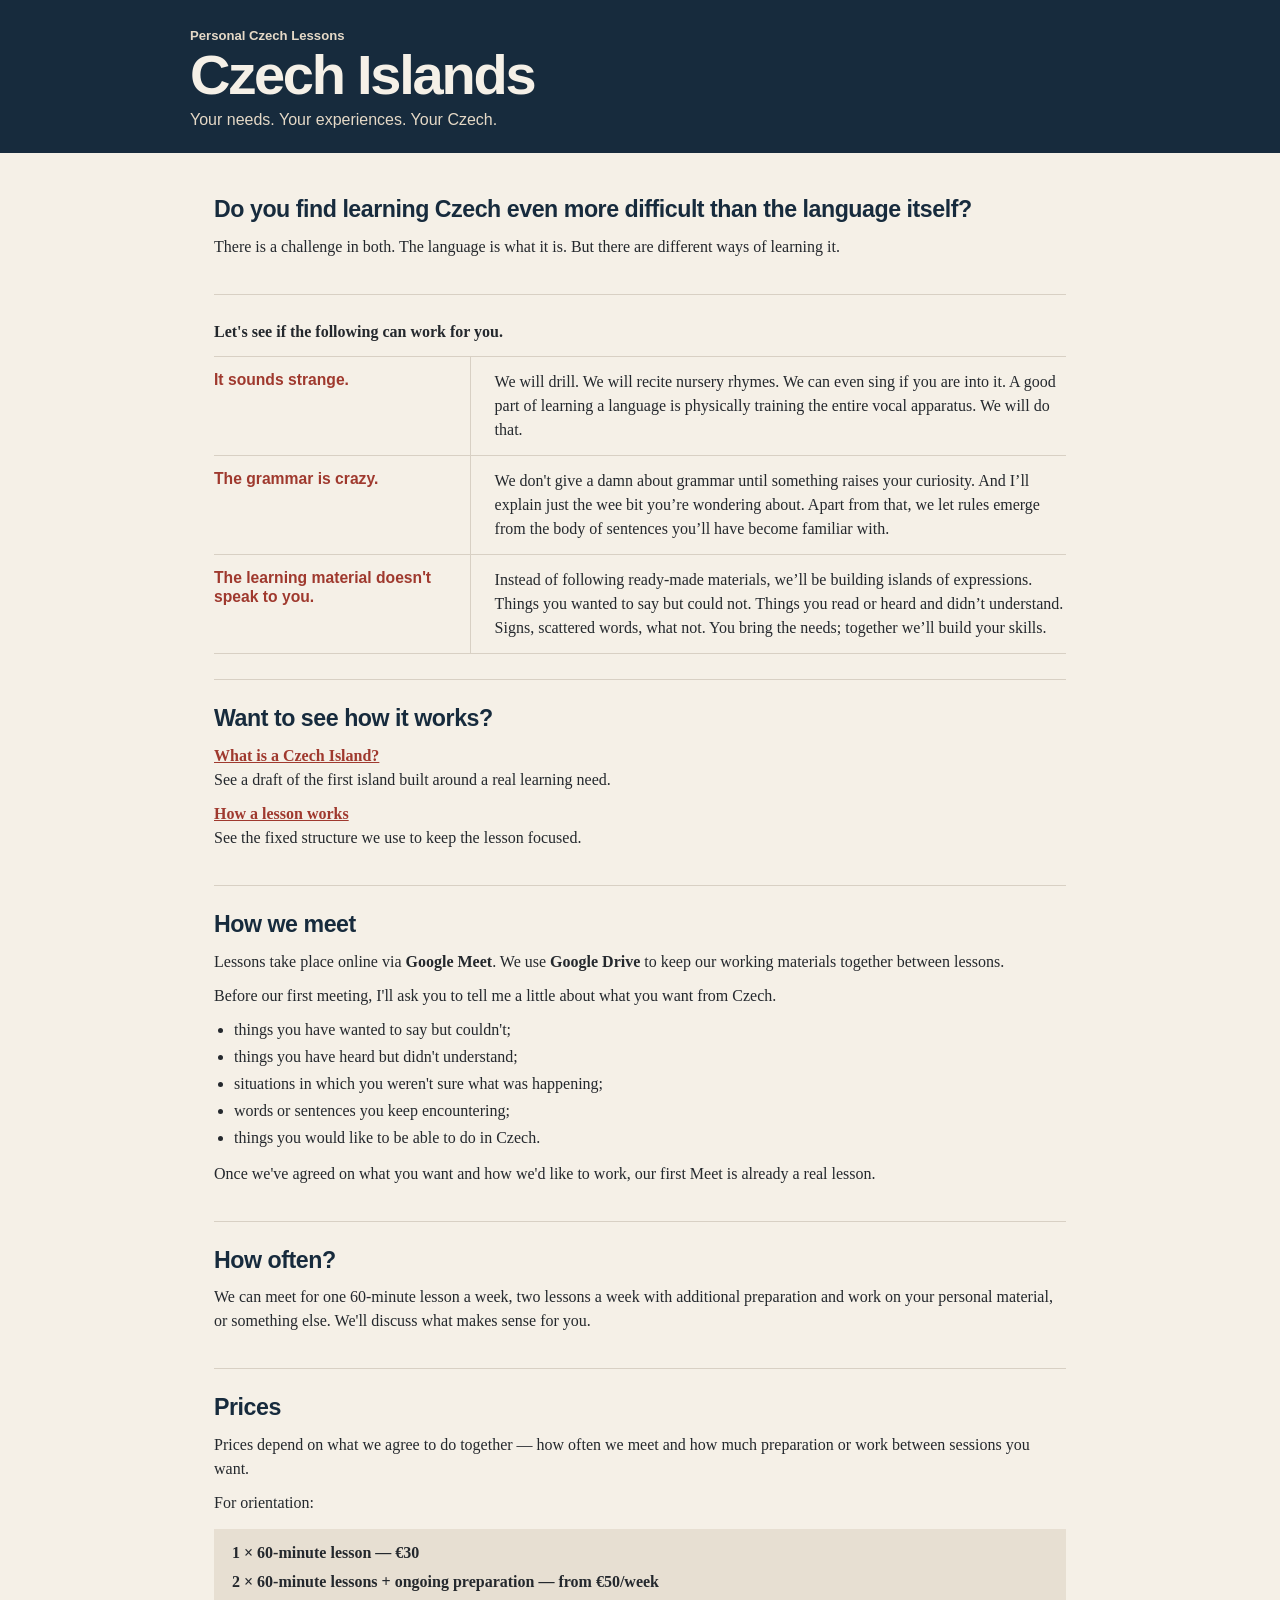
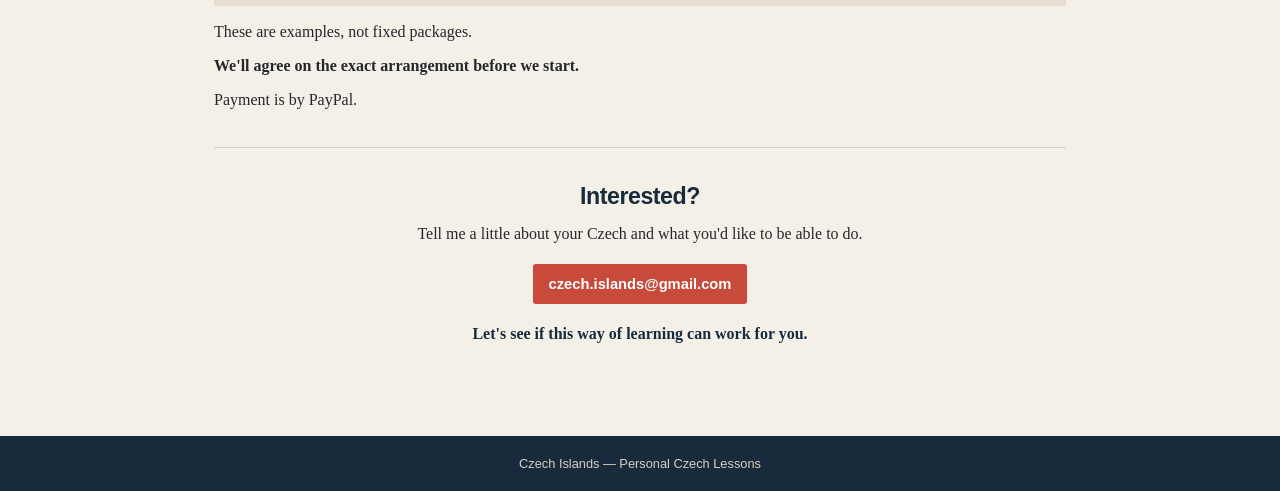
==== index.html @ 3a2fcbf7 "first complete version" ====
<!doctype html>
<html lang="en">
<head>
<meta charset="utf-8">
<meta name="viewport" content="width=device-width, initial-scale=1">
<meta name="description" content="Personal Czech lessons built around your needs, experiences and interests.">
<title>Czech Islands — Personal Czech Lessons</title>
<link rel="stylesheet" href="style.css">
</head>
<body>
<header class="hero">
  <div class="wrap">
    <p class="eyebrow">Personal Czech Lessons</p>
    <h1>Czech Islands</h1>
    <p class="lead">Your needs. Your experiences. Your Czech.</p>
  </div>
</header>

<main class="wrap">
<section>
<h2>Do you find learning Czech even more difficult than the language itself?</h2>
<p>There is a challenge in both. The language is what it is. But there are different ways of learning it.</p>
</section>

<section class="challenges">
<p class="intro"><strong>Let's see if the following can work for you.</strong></p>

<div class="challenge-grid">
  <div class="challenge">
    <div class="problem">
      <h3>It sounds strange.</h3></div>
    <div class="response">
      <p>We will drill. We will recite nursery rhymes. We can even sing if you are into it. A good part of learning a language is physically training the entire vocal apparatus. We will do that.</p>
    </div>
  </div>

  <div class="challenge">
    <div class="problem">
      <h3>The grammar is crazy.</h3></div>
    <div class="response">
      <p>We don't give a damn about grammar until something raises your curiosity. And I’ll explain just the wee bit you’re wondering about. Apart from that, we let rules emerge from the body of sentences you’ll have become familiar with.</p>
    </div>
  </div>
  
  <div class="challenge">
    <div class="problem">
      <h3>The learning material doesn't speak to you.</h3></div>
    <div class="response">
      <p>Instead of following ready-made materials, we’ll be building islands of expressions. Things you wanted to say but could not. Things you read or heard and didn’t understand. Signs, scattered words, what not. You bring the needs; together we’ll build your skills.</p>
  </div>

</div>
</section>

<section>
<h2>Want to see how it works?</h2>
<p><a href="first-island.html"><strong>What is a Czech Island?</strong></a><br>
See a draft of the first island built around a real learning need.</p>
<p><a href="lesson-structure.html"><strong>How a lesson works</strong></a><br>
See the fixed structure we use to keep the lesson focused.</p>
</section>

<section>
<h2>How we meet</h2>
<p>Lessons take place online via <strong>Google Meet</strong>. We use <strong>Google Drive</strong> to keep our working materials together between lessons.</p>
<p>Before our first meeting, I'll ask you to tell me a little about what you want from Czech.</p>
<ul>
<li>things you have wanted to say but couldn't;</li>
<li>things you have heard but didn't understand;</li>
<li>situations in which you weren't sure what was happening;</li>
<li>words or sentences you keep encountering;</li>
<li>things you would like to be able to do in Czech.</li>
</ul>
<p>Once we've agreed on what you want and how we'd like to work, our first Meet is already a real lesson.</p>
</section>

<section>
<h2>How often?</h2>
<p>We can meet for one 60-minute lesson a week, two lessons a week with additional preparation and work on your personal material, or something else. We'll discuss what makes sense for you.</p>
</section>

<section>
<h2>Prices</h2>
<p>Prices depend on what we agree to do together — how often we meet and how much preparation or work between sessions you want.</p>
<p>For orientation:</p>
<div class="prices">
<p><strong>1 × 60-minute lesson — €30</strong></p>
<p><strong>2 × 60-minute lessons + ongoing preparation — from €50/week</strong></p>
</div>
<p>These are examples, not fixed packages.</p>
<p><strong>We'll agree on the exact arrangement before we start.</strong></p>
<p>Payment is by PayPal.</p>
</section>

<section class="contact">
<h2>Interested?</h2>
<p>Tell me a little about your Czech and what you'd like to be able to do.</p>
<a class="button" href="mailto:czech.islands@gmail.com">czech.islands@gmail.com</a>
<p class="closing"><strong>Let's see if this way of learning can work for you.</strong></p>
</section>
</main>

<footer><p>Czech Islands — Personal Czech Lessons</p></footer>
</body>
</html>
---- style.css ----
* { box-sizing: border-box; }

html { scroll-behavior: smooth; }

body {
  margin: 0;
  background: #f5f0e7;
  color: #24282d;
  font-family: Georgia, "Times New Roman", serif;
  line-height: 1.5;
}

.wrap {
  max-width: 900px;
  margin: 0 auto;
}

.hero {
  background: #172b3d;
  color: #f5f0e7;
  padding: 28px 24px 24px;
}

.eyebrow {
  margin: 0 0 4px;
  color: #e5d9c7;
  font: 600 .82rem Arial, Helvetica, sans-serif;
}

h1, h2, h3, .button, footer, .page-nav {
  font-family: Arial, Helvetica, sans-serif;
}

h1 {
  margin: 0;
  font-size: clamp(2.5rem, 5vw, 3.5rem);
  line-height: 1;
  letter-spacing: -.04em;
}

.lead {
  margin: 8px 0 0;
  color: #e5d9c7;
  font: 1rem Arial, Helvetica, sans-serif;
}

main {
  padding: 18px 24px 55px;
}

section {
  padding: 25px 0;
  border-bottom: 1px solid #d8d0c4;
}

section:last-child {
  border-bottom: 0;
}

h2 {
  margin: 0 0 11px;
  color: #172b3d;
  font-size: 1.45rem;
  line-height: 1.2;
  letter-spacing: -.02em;
}

h3 {
  margin: 0 0 6px;
  color: #9f392e;
  font-size: .98rem;
  line-height: 1.25;
}

p {
  margin: 0 0 10px;
}

ul {
  margin: 8px 0 12px;
  padding-left: 1.25rem;
}

li {
  margin: 3px 0;
}

a {
  color: #9f392e;
  font-weight: 700;
}

a:hover {
  text-decoration: none;
}

.intro {
  margin-bottom: 12px;
}

.challenge-grid {
  border-top: 1px solid #d8d0c4;
}

.challenge {
  display: grid;
  grid-template-columns: 30% 70%;
  border-bottom: 1px solid #d8d0c4;
}

.problem {
  padding: 13px 24px 13px 0;
}

.problem h3 {
  margin: 0;
}

.response {
  padding: 13px 0 13px 24px;
  border-left: 1px solid #d8d0c4;
}

.response p {
  margin: 0;
}

.more {
  padding-top: 20px;
  padding-bottom: 20px;
}

.more h2 {
  display: inline;
  margin-right: 18px;
}

.more p {
  display: inline-block;
  margin: 0 22px 0 0;
}

.page-nav {
  display: flex;
  justify-content: space-between;
  gap: 20px;
  padding: 0 0 18px;
  font-size: .88rem;
}

.page-nav a {
  color: #9f392e;
  text-decoration: none;
}

.highlight {
  margin: 18px 0;
  padding: 14px 18px;
  background: #e7dfd2;
  border-left: 4px solid #c74a3a;
}

.phrases {
  margin: 18px 0;
  padding: 12px 18px;
  background: #fffaf2;
  border: 1px solid #ddd3c5;
}

.phrases p {
  margin: 0;
  padding: 8px 0;
  border-bottom: 1px solid #e4ddd2;
}

.phrases p:last-child {
  border-bottom: 0;
}

.phrases em {
  color: #53616b;
}

.phrase-single {
  margin: 12px 0 16px;
  padding: 10px 16px;
  background: #fffaf2;
  border-left: 3px solid #c74a3a;
}

.prices {
  margin: 14px 0;
  padding: 12px 18px;
  background: #e7dfd2;
}

.prices p {
  margin: 0 0 5px;
}

.prices p:last-child {
  margin-bottom: 0;
}

.contact {
  text-align: center;
  padding-top: 35px;
}

.button {
  display: inline-block;
  margin: 8px 0 18px;
  padding: 9px 16px;
  background: #c74a3a;
  color: #fff;
  text-decoration: none;
  border-radius: 3px;
  font-size: .92rem;
}

.button:hover {
  background: #9f392e;
}

.closing {
  color: #172b3d;
  font-size: 1rem;
}

footer {
  padding: 18px 24px;
  background: #172b3d;
  color: #d9d0c3;
  text-align: center;
  font-size: .8rem;
}

footer p {
  margin: 0;
}

@media (max-width: 650px) {
  .hero {
    padding: 24px 18px 20px;
  }

  main {
    padding: 14px 18px 45px;
  }

  .challenge {
    grid-template-columns: 35% 65%;
  }

  .problem {
    padding-right: 14px;
  }

  .response {
    padding-left: 14px;
  }

  .more h2 {
    display: block;
    margin-bottom: 8px;
  }

  .more p {
    display: block;
    margin-bottom: 8px;
  }
}

@media (max-width: 480px) {
  .challenge {
    grid-template-columns: 1fr;
  }

  .problem {
    padding: 11px 0 4px;
  }

  .response {
    padding: 4px 0 11px;
    border-left: 0;
  }
}
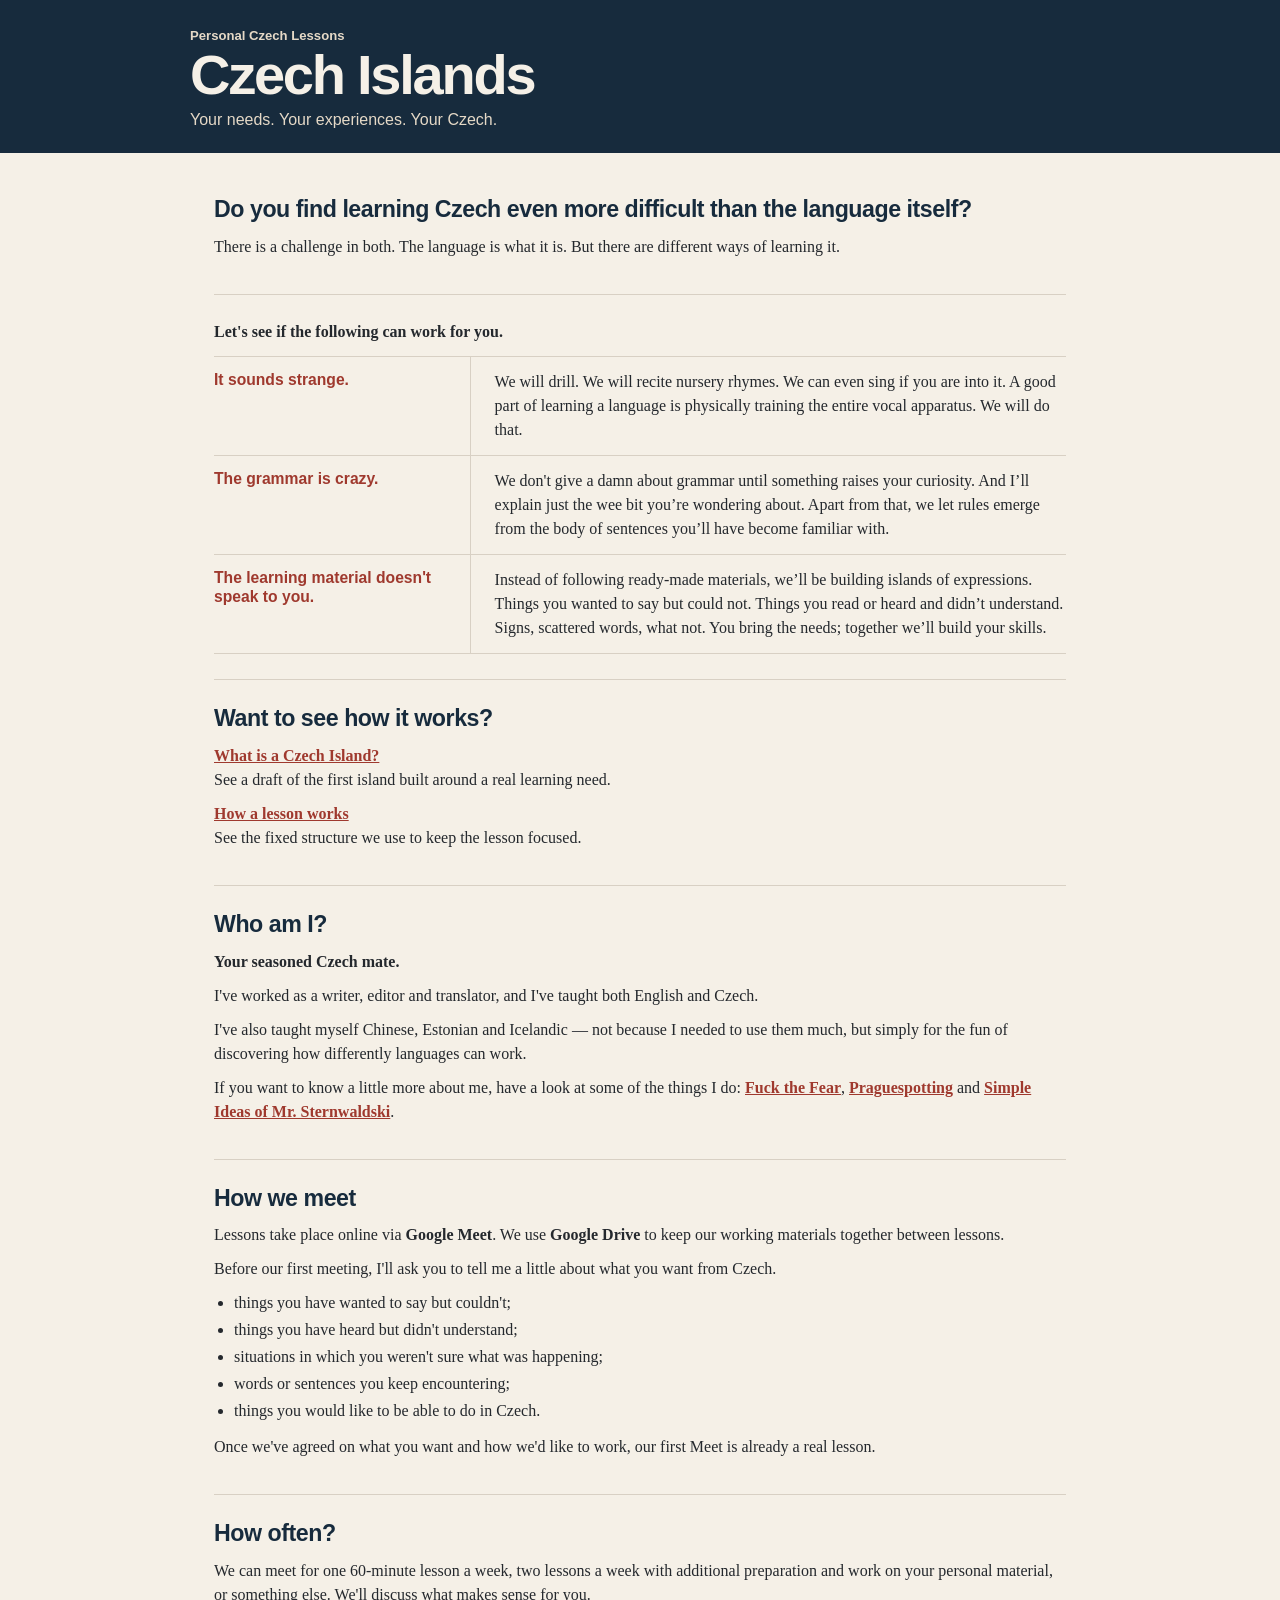
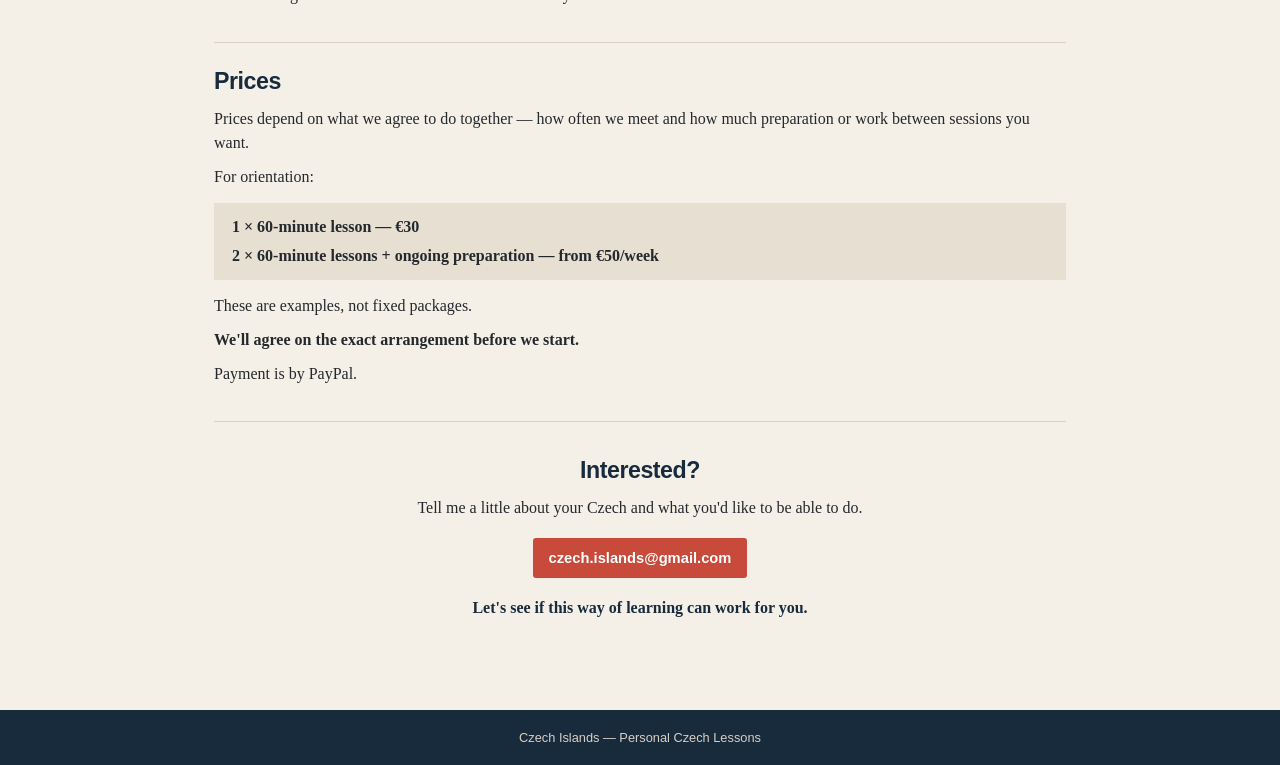
==== commit 76f3b57c: "about author" ====
--- a/index.html
+++ b/index.html
@@ -61,6 +61,16 @@
 </section>
 
 <section>
+<h2>Who am I?</h2>
+<p><strong>Your seasoned Czech mate.</strong></p>
+<p>I've worked as a writer, editor and translator, and I've taught both English and Czech.</p>
+<p>I've also taught myself Chinese, Estonian and Icelandic — not because I needed to use them much, but simply for the fun of discovering how differently languages can work.</p>
+<p>If you want to know a little more about me, have a look at some of the things I do:
+<a href="https://fuckthefear.net" target="_blank" rel="noopener">Fuck the Fear</a>,
+<a href="https://praguespotting.eu" target="_blank" rel="noopener">Praguespotting</a> and <a href="https://sternwaldski.space" target="_blank" rel="noopener">Simple Ideas of Mr. Sternwaldski</a>.</p>
+</section>
+
+<section>
 <h2>How we meet</h2>
 <p>Lessons take place online via <strong>Google Meet</strong>. We use <strong>Google Drive</strong> to keep our working materials together between lessons.</p>
 <p>Before our first meeting, I'll ask you to tell me a little about what you want from Czech.</p>
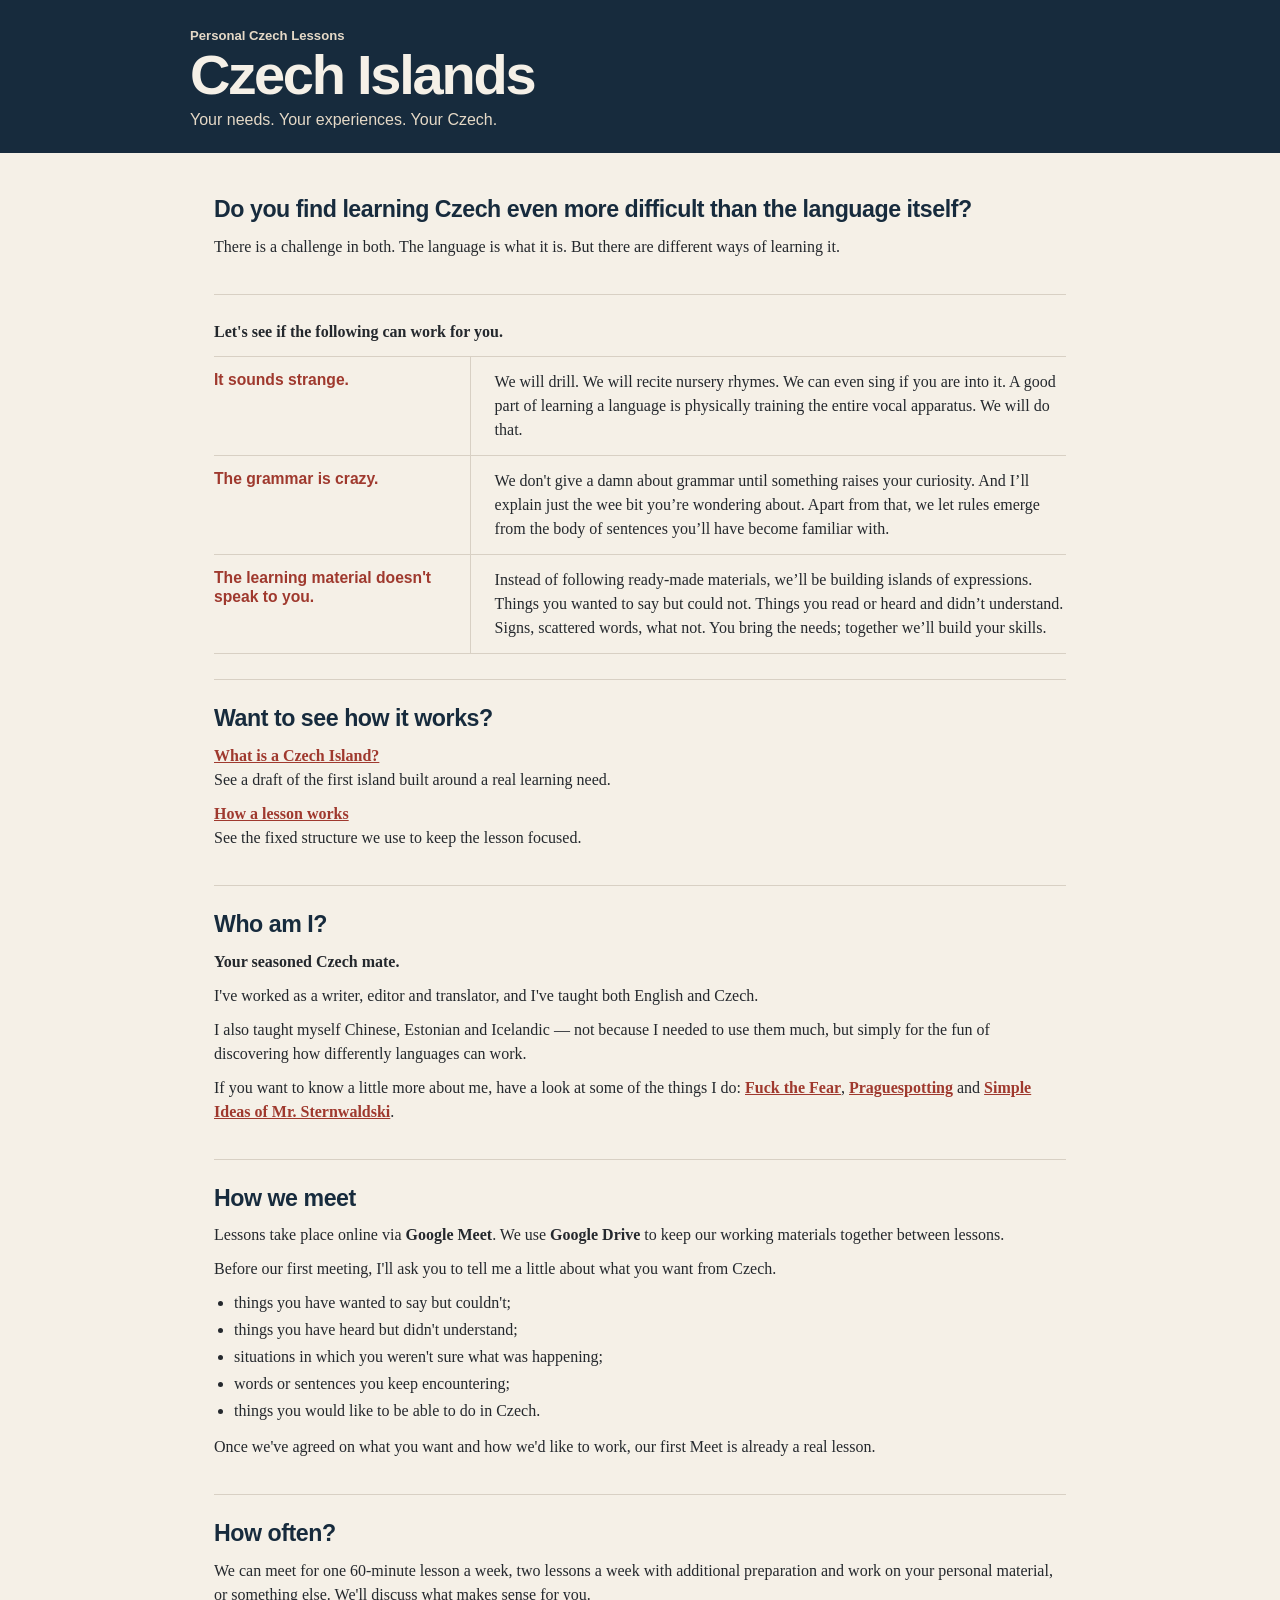
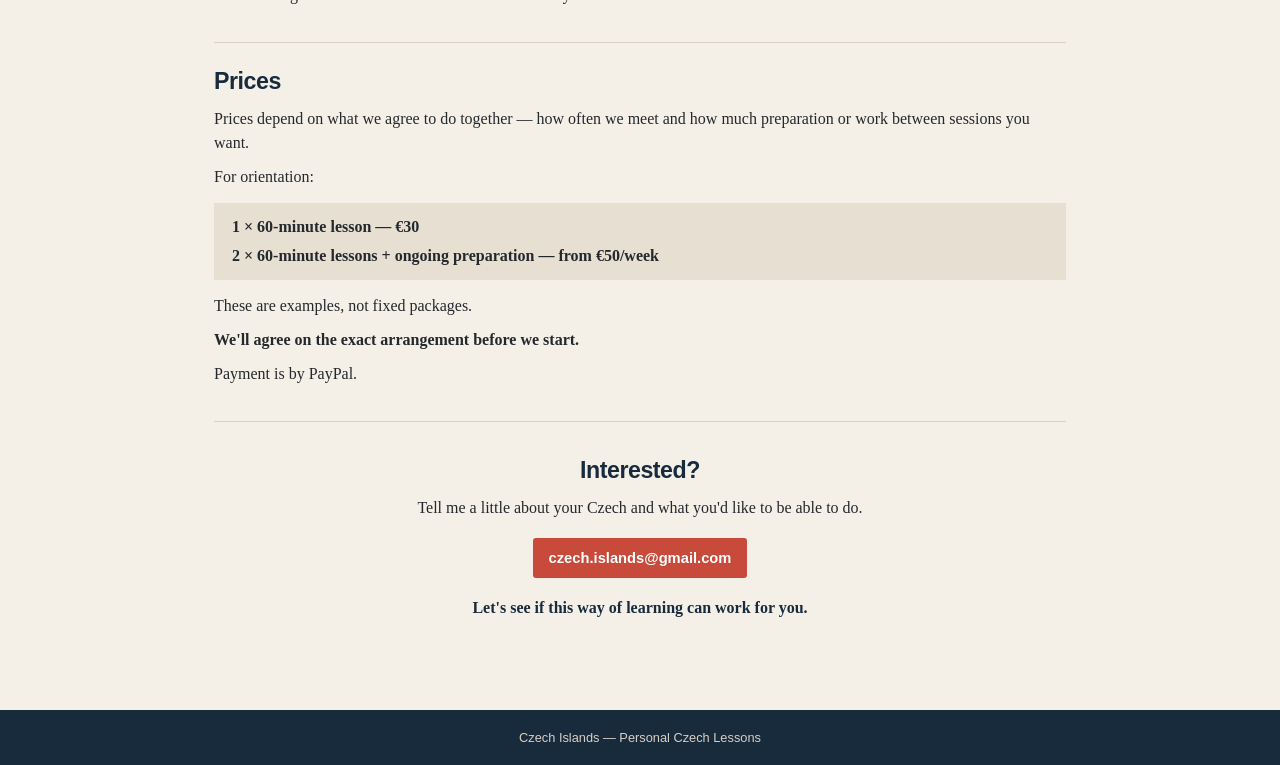
==== commit cb8bf3cb: "taught" ====
--- a/index.html
+++ b/index.html
@@ -64,7 +64,7 @@
 <h2>Who am I?</h2>
 <p><strong>Your seasoned Czech mate.</strong></p>
 <p>I've worked as a writer, editor and translator, and I've taught both English and Czech.</p>
-<p>I've also taught myself Chinese, Estonian and Icelandic — not because I needed to use them much, but simply for the fun of discovering how differently languages can work.</p>
+<p>I also taught myself Chinese, Estonian and Icelandic — not because I needed to use them much, but simply for the fun of discovering how differently languages can work.</p>
 <p>If you want to know a little more about me, have a look at some of the things I do:
 <a href="https://fuckthefear.net" target="_blank" rel="noopener">Fuck the Fear</a>,
 <a href="https://praguespotting.eu" target="_blank" rel="noopener">Praguespotting</a> and <a href="https://sternwaldski.space" target="_blank" rel="noopener">Simple Ideas of Mr. Sternwaldski</a>.</p>
